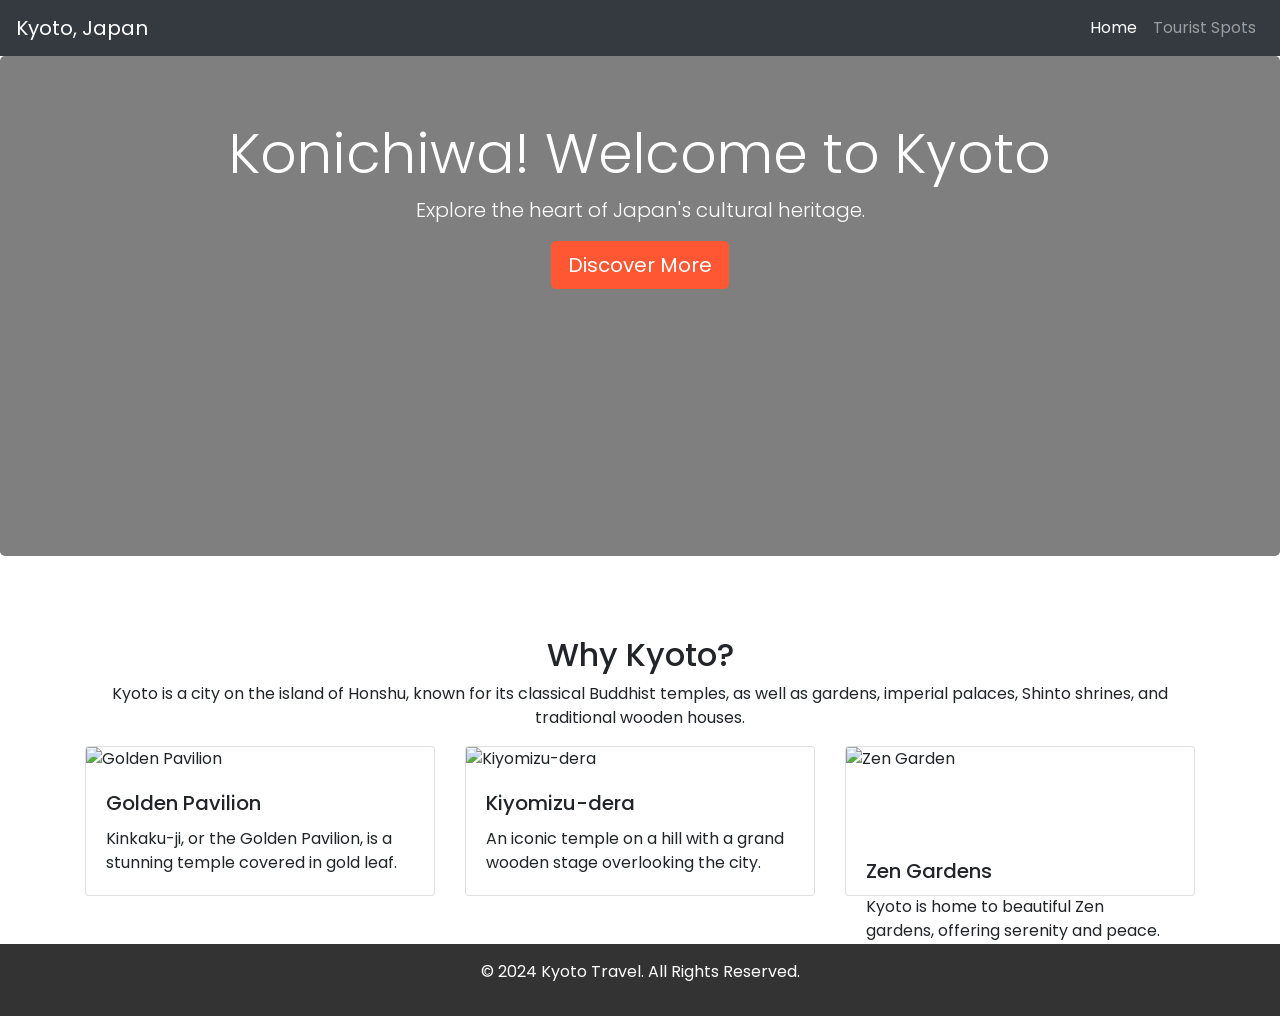
==== Act2/index.html @ 980a9068 "act4" ====
<!DOCTYPE html>
<html lang="en">

<head>
    <meta charset="UTF-8">
    <meta name="viewport" content="width=device-width, initial-scale=1.0">
    <title>Kyoto, Japan</title>
    <link href="https://stackpath.bootstrapcdn.com/bootstrap/4.5.2/css/bootstrap.min.css" rel="stylesheet">
    <link href="https://fonts.googleapis.com/css2?family=Poppins:wght@400;600&family=Roboto:wght@300&display=swap"
        rel="stylesheet">
    <link rel="stylesheet" href="css/styles.css">
    <style>
        body {
            font-family: 'Poppins', sans-serif;
        }

        .bg-image {
            background-size: cover;
            background-position: center;
        }

        .jumbotron {
            color: #ffffff;
            background-color: rgba(0, 0, 0, 0.5);
        }

        .card {
            transition: transform 0.2s;
        }

        .card:hover {
            transform: scale(1.05);
        }

        .btn-primary {
            background-color: #ff5733;
            border-color: #ff5733;
        }

        .btn-primary:hover {
            background-color: #c70039;
            border-color: #c70039;
        }

        footer {
            background-color: #333;
            color: #fff;
        }
    </style>
</head>

<body>

    <nav class="navbar navbar-expand-lg navbar-dark bg-dark">
        <a class="navbar-brand" href="#">Kyoto, Japan</a>
        <button class="navbar-toggler" type="button" data-toggle="collapse" data-target="#navbarNav"
            aria-controls="navbarNav" aria-expanded="false" aria-label="Toggle navigation">
            <span class="navbar-toggler-icon"></span>
        </button>
        <div class="collapse navbar-collapse" id="navbarNav">
            <ul class="navbar-nav ml-auto">
                <li class="nav-item active">
                    <a class="nav-link" href="#">Home</a>
                </li>
                <li class="nav-item">
                    <a class="nav-link" href="places.html">Tourist Spots</a>
                </li>
            </ul>
        </div>
    </nav>

    <div class="jumbotron text-center bg-image" style="background-image: url('https://imgur.com/ky3BAOL.jpg'); height: 500px;">
        <h1 class="display-4">
            <span class="konichiwa-text">Konichiwa!</span> Welcome to Kyoto
        </h1>
        <p class="lead">Explore the heart of Japan's cultural heritage.</p>
        <a class="btn btn-primary btn-lg" href="places.html" role="button">Discover More</a>
    </div>

    <section class="container py-5">
        <h2 class="text-center">Why Kyoto?</h2>
        <p class="text-center">Kyoto is a city on the island of Honshu, known for its classical Buddhist temples, as well
            as gardens, imperial palaces, Shinto shrines, and traditional wooden houses.</p>
        <div class="row equal-height">
    <div class="col-md-4 d-flex">
        <div class="card">
            <img src="https://imgur.com/sl4Mrvw.jpg" class="card-img-top" alt="Golden Pavilion">
            <div class="card-body">
                <h5 class="card-title">Golden Pavilion</h5>
                <p class="card-text">Kinkaku-ji, or the Golden Pavilion, is a stunning temple covered in gold leaf.</p>
            </div>
        </div>
    </div>
    <div class="col-md-4 d-flex">
        <div class="card">
            <img src="https://imgur.com/ESNcxi4.jpg" class="card-img-top" alt="Kiyomizu-dera">
            <div class="card-body">
                <h5 class="card-title">Kiyomizu-dera</h5>
                <p class="card-text">An iconic temple on a hill with a grand wooden stage overlooking the city.</p>
            </div>
        </div>
    </div>
    <div class="col-md-4 d-flex">
        <div class="card">
            <img src="https://imgur.com/eq6cNsn.jpg" class="card-img-top" alt="Zen Garden" style="height: 62%;">
            <div class="card-body">
                <h5 class="card-title">Zen Gardens</h5>
                <p class="card-text">Kyoto is home to beautiful Zen gardens, offering serenity and peace.</p>
            </div>
        </div>
    </div>
</div>
    </section>

    <footer class="text-center py-3">
        <p>© 2024 Kyoto Travel. All Rights Reserved.</p>
    </footer>

    <script src="https://code.jquery.com/jquery-3.5.1.slim.min.js"></script>
    <script src="https://cdn.jsdelivr.net/npm/@popperjs/core@2.5.2/dist/umd/popper.min.js"></script>
    <script src="https://stackpath.bootstrapcdn.com/bootstrap/4.5.2/js/bootstrap.min.js"></script>
</body>

</html>
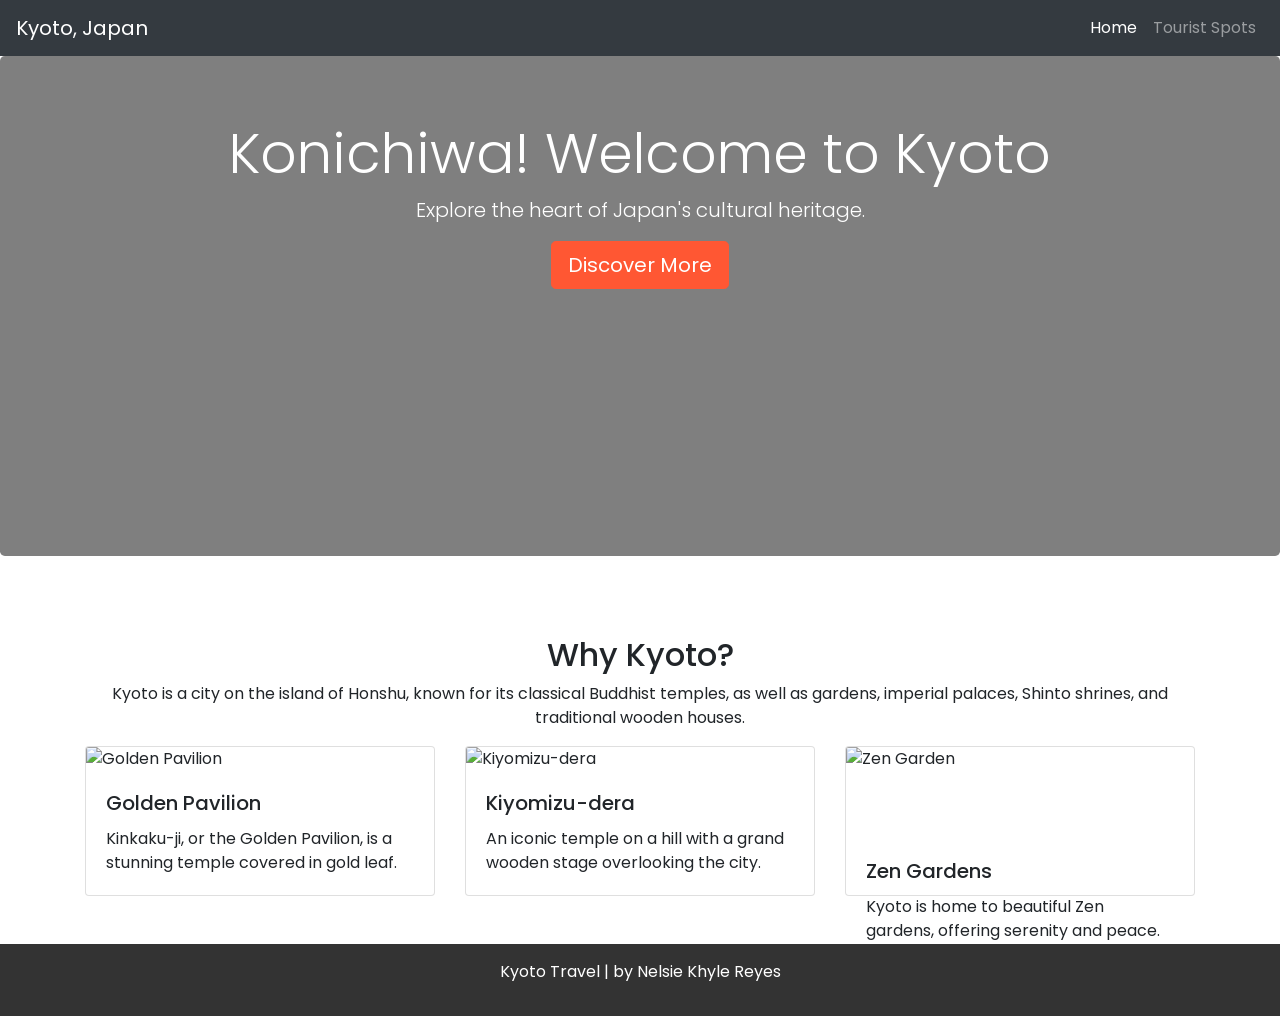
==== commit 84bedecf: "act3" ====
--- a/Act2/index.html
+++ b/Act2/index.html
@@ -113,7 +113,7 @@
     </section>
 
     <footer class="text-center py-3">
-        <p>© 2024 Kyoto Travel. All Rights Reserved.</p>
+        <p>Kyoto Travel | by Nelsie Khyle Reyes</p>
     </footer>
 
     <script src="https://code.jquery.com/jquery-3.5.1.slim.min.js"></script>
